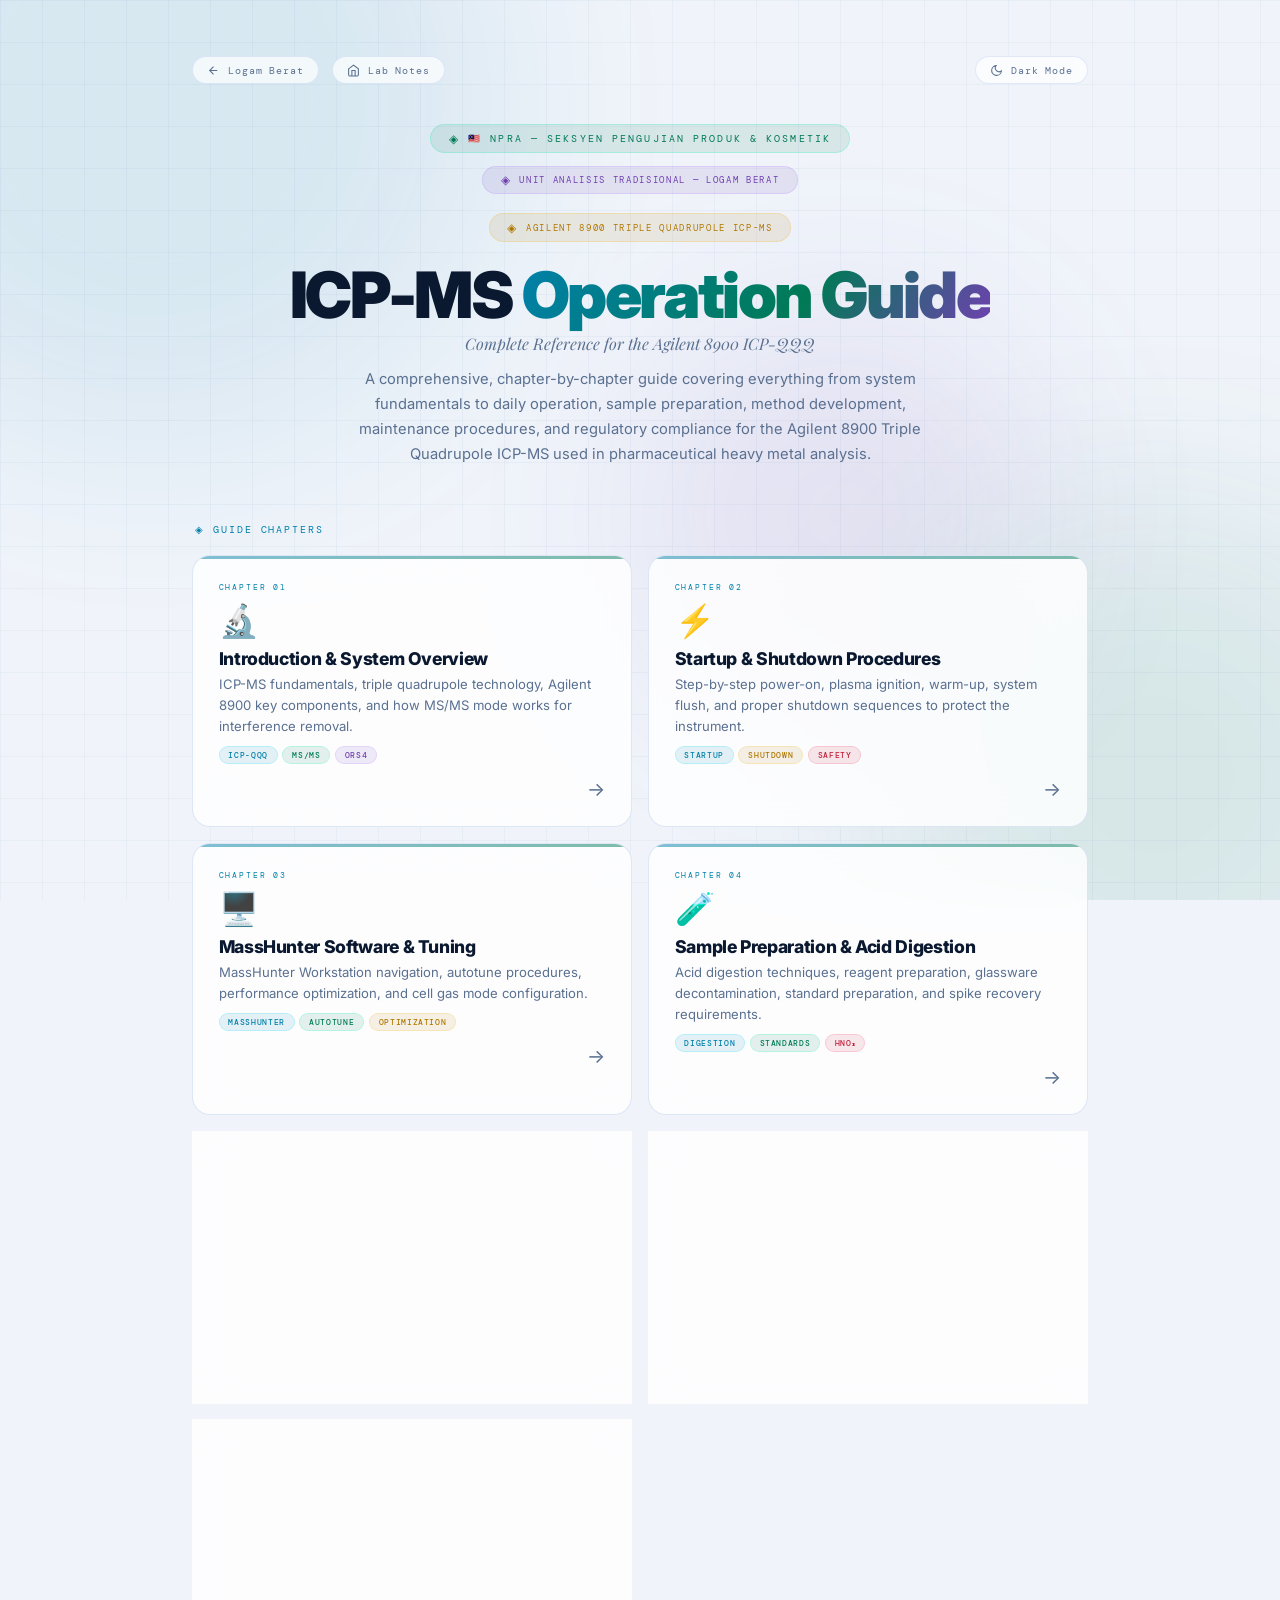
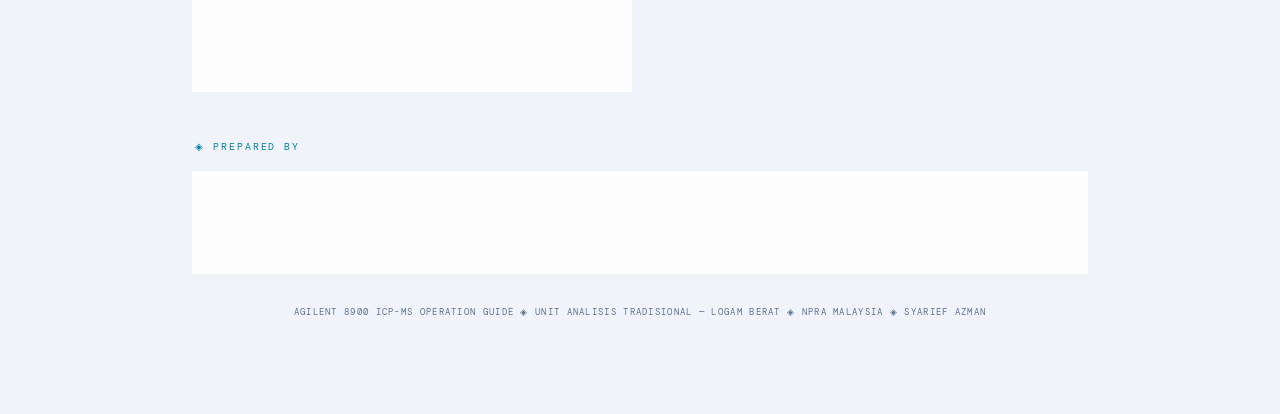
==== index.html @ ac1da913 "feat: complete Agilent 8900 ICP-MS operation guide - 7 chapters - Chapter 1: Introduction & System O" ====
<!DOCTYPE html>
<html lang="en" data-theme="light">
<head>
<meta charset="UTF-8">
<meta name="viewport" content="width=device-width, initial-scale=1.0">
<title>Agilent 8900 ICP-MS — Complete Operation Guide | NPRA Lab Notes</title>
<meta name="description" content="Comprehensive operation guide for the Agilent 8900 Triple Quadrupole ICP-MS (ICP-QQQ). Startup, tuning, sample prep, maintenance & regulatory compliance.">
<link rel="icon" type="image/png" href="https://syariefazman.com/favicon.png">
<link rel="preconnect" href="https://fonts.googleapis.com">
<link rel="preconnect" href="https://fonts.gstatic.com" crossorigin>
<link href="https://fonts.googleapis.com/css2?family=Inter:wght@400;500;600;700;800;900&family=DM+Mono:wght@400;500&family=Playfair+Display:ital@1&display=swap" rel="stylesheet">
<link rel="stylesheet" href="styles.css">
</head>
<body>

<div class="bg-canvas"><div class="orb orb1"></div><div class="orb orb2"></div><div class="orb orb3"></div></div>
<div class="grid-overlay"></div>

<div class="main">

  <!-- Topbar -->
  <div class="topbar">
    <div class="topbar-left">
      <a href="https://syariefazman.com/lab/logam-berat/" class="ctrl-btn">
        <svg viewBox="0 0 24 24" fill="none" stroke="currentColor" stroke-width="2"><path d="M19 12H5M12 19l-7-7 7-7"/></svg>
        Logam Berat
      </a>
      <a href="https://syariefazman.com/lab/" class="ctrl-btn">
        <svg viewBox="0 0 24 24" fill="none" stroke="currentColor" stroke-width="2"><path d="M3 9l9-7 9 7v11a2 2 0 0 1-2 2H5a2 2 0 0 1-2-2z"/><polyline points="9 22 9 12 15 12 15 22"/></svg>
        Lab Notes
      </a>
    </div>
    <div style="display:flex;gap:0.5rem;flex-wrap:wrap">
      <button class="ctrl-btn" onclick="toggleTheme()" id="themeBtn">
        <svg viewBox="0 0 24 24" fill="none" stroke="currentColor" stroke-width="2"><path d="M21 12.79A9 9 0 1 1 11.21 3 7 7 0 0 0 21 12.79z"/></svg>
        <span id="themeTxt">Dark Mode</span>
      </button>
    </div>
  </div>

  <!-- Hero -->
  <div class="hero">
    <div class="hero-org">🇲🇾 NPRA — Seksyen Pengujian Produk & Kosmetik</div><br>
    <div class="hero-unit">Unit Analisis Tradisional — Logam Berat</div><br>
    <div class="hero-instrument">Agilent 8900 Triple Quadrupole ICP-MS</div>
    <h1>ICP-MS <span class="g">Operation Guide</span></h1>
    <div class="hero-sub">Complete Reference for the Agilent 8900 ICP-QQQ</div>
    <p class="hero-desc">
      A comprehensive, chapter-by-chapter guide covering everything from system fundamentals to daily operation, 
      sample preparation, method development, maintenance procedures, and regulatory compliance 
      for the Agilent 8900 Triple Quadrupole ICP-MS used in pharmaceutical heavy metal analysis.
    </p>
  </div>

  <!-- Chapter Cards -->
  <div class="section-label">◈ Guide Chapters</div>

  <div class="cards">

    <a href="chapter1.html" class="chapter-card reveal reveal-d1">
      <div class="chapter-num">Chapter 01</div>
      <div class="chapter-icon">🔬</div>
      <div class="chapter-title">Introduction & System Overview</div>
      <div class="chapter-desc">ICP-MS fundamentals, triple quadrupole technology, Agilent 8900 key components, and how MS/MS mode works for interference removal.</div>
      <div class="chapter-tags">
        <span class="tag t-cyan">ICP-QQQ</span>
        <span class="tag t-mint">MS/MS</span>
        <span class="tag t-purple">ORS4</span>
      </div>
      <div class="card-footer"><span></span><span class="card-arrow">→</span></div>
    </a>

    <a href="chapter2.html" class="chapter-card reveal reveal-d2">
      <div class="chapter-num">Chapter 02</div>
      <div class="chapter-icon">⚡</div>
      <div class="chapter-title">Startup & Shutdown Procedures</div>
      <div class="chapter-desc">Step-by-step power-on, plasma ignition, warm-up, system flush, and proper shutdown sequences to protect the instrument.</div>
      <div class="chapter-tags">
        <span class="tag t-cyan">Startup</span>
        <span class="tag t-amber">Shutdown</span>
        <span class="tag t-red">Safety</span>
      </div>
      <div class="card-footer"><span></span><span class="card-arrow">→</span></div>
    </a>

    <a href="chapter3.html" class="chapter-card reveal reveal-d3">
      <div class="chapter-num">Chapter 03</div>
      <div class="chapter-icon">🖥️</div>
      <div class="chapter-title">MassHunter Software & Tuning</div>
      <div class="chapter-desc">MassHunter Workstation navigation, autotune procedures, performance optimization, and cell gas mode configuration.</div>
      <div class="chapter-tags">
        <span class="tag t-cyan">MassHunter</span>
        <span class="tag t-mint">Autotune</span>
        <span class="tag t-amber">Optimization</span>
      </div>
      <div class="card-footer"><span></span><span class="card-arrow">→</span></div>
    </a>

    <a href="chapter4.html" class="chapter-card reveal reveal-d4">
      <div class="chapter-num">Chapter 04</div>
      <div class="chapter-icon">🧪</div>
      <div class="chapter-title">Sample Preparation & Acid Digestion</div>
      <div class="chapter-desc">Acid digestion techniques, reagent preparation, glassware decontamination, standard preparation, and spike recovery requirements.</div>
      <div class="chapter-tags">
        <span class="tag t-cyan">Digestion</span>
        <span class="tag t-mint">Standards</span>
        <span class="tag t-red">HNO₃</span>
      </div>
      <div class="card-footer"><span></span><span class="card-arrow">→</span></div>
    </a>

    <a href="chapter5.html" class="chapter-card reveal reveal-d5">
      <div class="chapter-num">Chapter 05</div>
      <div class="chapter-icon">📊</div>
      <div class="chapter-title">Method Development & Data Acquisition</div>
      <div class="chapter-desc">Method wizard, element selection, calibration strategy, batch creation, and data analysis using FullQuant and Batch-at-a-Glance.</div>
      <div class="chapter-tags">
        <span class="tag t-cyan">Methods</span>
        <span class="tag t-mint">Calibration</span>
        <span class="tag t-purple">FullQuant</span>
      </div>
      <div class="card-footer"><span></span><span class="card-arrow">→</span></div>
    </a>

    <a href="chapter6.html" class="chapter-card reveal reveal-d6">
      <div class="chapter-num">Chapter 06</div>
      <div class="chapter-icon">🔧</div>
      <div class="chapter-title">Maintenance & Troubleshooting</div>
      <div class="chapter-desc">Daily, weekly, and monthly maintenance schedules. Torch, nebulizer, cone cleaning, pump tubing, and common issue resolution.</div>
      <div class="chapter-tags">
        <span class="tag t-amber">Daily</span>
        <span class="tag t-purple">Weekly</span>
        <span class="tag t-red">Monthly</span>
      </div>
      <div class="card-footer"><span></span><span class="card-arrow">→</span></div>
    </a>

    <a href="chapter7.html" class="chapter-card reveal reveal-d7">
      <div class="chapter-num">Chapter 07</div>
      <div class="chapter-icon">📋</div>
      <div class="chapter-title">Regulatory Compliance — USP & ICH Q3D</div>
      <div class="chapter-desc">USP ⟨232⟩/⟨233⟩ elemental impurity limits and procedures, ICH Q3D risk assessment, target elements, and validation requirements.</div>
      <div class="chapter-tags">
        <span class="tag t-cyan">USP ⟨232⟩</span>
        <span class="tag t-mint">USP ⟨233⟩</span>
        <span class="tag t-amber">ICH Q3D</span>
      </div>
      <div class="card-footer"><span></span><span class="card-arrow">→</span></div>
    </a>

  </div>

  <!-- Author -->
  <div class="section-label">◈ Prepared By</div>
  <div class="author reveal">
    <img src="https://github.com/syarief02.png" alt="Syarief Azman" class="author-img" loading="lazy">
    <div class="author-info">
      <div class="author-name">Syarief Azman</div>
      <div class="author-role">Penolong Pegawai Farmasi — Seksyen Pengujian Produk & Kosmetik, PKKK, NPRA</div>
    </div>
    <div class="author-links">
      <a href="https://syariefazman.com" class="author-link">Portfolio</a>
      <a href="https://github.com/syarief02" class="author-link" target="_blank">GitHub</a>
    </div>
  </div>

  <div class="footer">Agilent 8900 ICP-MS Operation Guide ◈ Unit Analisis Tradisional — Logam Berat ◈ NPRA Malaysia ◈ Syarief Azman</div>
</div>

<script src="script.js"></script>
</body>
</html>
---- styles.css ----
/* ═══════════════════════════════════════════════
   Agilent 8900 ICP-MS Operation Guide
   Design System — Matching Lab Notes Aesthetic
   ═══════════════════════════════════════════════ */

/* ── Theme Variables ── */
[data-theme="dark"]{
  --bg:#040d1a;--bg2:#071528;
  --glass:rgba(255,255,255,0.04);--glass-border:rgba(255,255,255,0.09);
  --cyan:#00e5ff;--cyan-dim:rgba(0,229,255,0.12);
  --mint:#00ffb3;--mint-dim:rgba(0,255,179,0.12);
  --amber:#ffb700;--amber-dim:rgba(255,183,0,0.13);
  --purple:#b47aff;--purple-dim:rgba(180,122,255,0.12);
  --red:#ff4d6d;--red-dim:rgba(255,77,109,0.13);
  --text:#c8d8f0;--text-dim:#6888aa;--text-bright:#eaf4ff;
  --card-bg:rgba(255,255,255,0.04);--card-border:rgba(255,255,255,0.09);
  --card-hover:rgba(255,255,255,0.07);--orb-opacity:0.16;
  --code-bg:rgba(0,229,255,0.06);--code-border:rgba(0,229,255,0.15);
  --table-header:rgba(0,229,255,0.08);--table-row-alt:rgba(255,255,255,0.02);
  --table-border:rgba(255,255,255,0.08);
  --tip-bg:rgba(0,255,179,0.06);--tip-border:rgba(0,255,179,0.25);
  --warn-bg:rgba(255,183,0,0.06);--warn-border:rgba(255,183,0,0.25);
  --danger-bg:rgba(255,77,109,0.06);--danger-border:rgba(255,77,109,0.25);
  --note-bg:rgba(180,122,255,0.06);--note-border:rgba(180,122,255,0.25);
}
[data-theme="light"]{
  --bg:#f0f4fa;--bg2:#e4edf8;
  --glass:rgba(255,255,255,0.7);--glass-border:rgba(80,120,200,0.15);
  --cyan:#0080aa;--cyan-dim:rgba(0,128,170,0.1);
  --mint:#007a55;--mint-dim:rgba(0,122,85,0.1);
  --amber:#b07800;--amber-dim:rgba(176,120,0,0.1);
  --purple:#7040b0;--purple-dim:rgba(112,64,176,0.1);
  --red:#c0203a;--red-dim:rgba(192,32,58,0.1);
  --text:#1a2a44;--text-dim:#5a7090;--text-bright:#0a1830;
  --card-bg:rgba(255,255,255,0.82);--card-border:rgba(80,130,200,0.18);
  --card-hover:rgba(255,255,255,0.95);--orb-opacity:0.10;
  --code-bg:rgba(0,128,170,0.06);--code-border:rgba(0,128,170,0.15);
  --table-header:rgba(0,128,170,0.08);--table-row-alt:rgba(0,0,0,0.02);
  --table-border:rgba(0,0,0,0.08);
  --tip-bg:rgba(0,122,85,0.06);--tip-border:rgba(0,122,85,0.25);
  --warn-bg:rgba(176,120,0,0.06);--warn-border:rgba(176,120,0,0.25);
  --danger-bg:rgba(192,32,58,0.06);--danger-border:rgba(192,32,58,0.25);
  --note-bg:rgba(112,64,176,0.06);--note-border:rgba(112,64,176,0.25);
}

/* ── Reset & Base ── */
*{box-sizing:border-box;margin:0;padding:0}
html{scroll-behavior:smooth}
body{background:var(--bg);color:var(--text);font-family:'Inter',sans-serif;min-height:100vh;overflow-x:hidden;transition:background 0.4s,color 0.4s}

/* ── Background Canvas ── */
.bg-canvas{position:fixed;inset:0;z-index:0;pointer-events:none;overflow:hidden}
.orb{position:absolute;border-radius:50%;filter:blur(100px);opacity:var(--orb-opacity);animation:drift 22s ease-in-out infinite alternate}
.orb1{width:700px;height:700px;background:var(--cyan);top:-250px;left:-200px}
.orb2{width:550px;height:550px;background:var(--mint);bottom:-150px;right:-150px;animation-delay:-8s}
.orb3{width:400px;height:400px;background:var(--purple);top:35%;left:50%;animation-delay:-15s}
@keyframes drift{from{transform:translate(0,0) scale(1)}to{transform:translate(60px,80px) scale(1.1)}}
.grid-overlay{position:fixed;inset:0;z-index:0;pointer-events:none;background-image:linear-gradient(rgba(0,229,255,0.025) 1px,transparent 1px),linear-gradient(90deg,rgba(0,229,255,0.025) 1px,transparent 1px);background-size:42px 42px}
[data-theme="light"] .grid-overlay{background-image:linear-gradient(rgba(0,80,150,0.04) 1px,transparent 1px),linear-gradient(90deg,rgba(0,80,150,0.04) 1px,transparent 1px)}

/* ── Layout ── */
.main{position:relative;z-index:1;max-width:960px;margin:0 auto;padding:2.5rem 1.5rem 5rem}
@media(min-width:768px){.main{padding:3.5rem 2rem 6rem}}

/* ── Topbar ── */
.topbar{display:flex;align-items:center;justify-content:space-between;margin-bottom:2.5rem;flex-wrap:wrap;gap:0.8rem}
.topbar-left{display:flex;align-items:center;gap:0.8rem;flex-wrap:wrap}
.ctrl-btn{display:flex;align-items:center;gap:0.5rem;font-family:'DM Mono',monospace;font-size:0.65rem;letter-spacing:0.08em;padding:0.42rem 0.9rem;border-radius:100px;border:1px solid var(--glass-border);background:var(--glass);color:var(--text-dim);cursor:pointer;transition:all 0.2s;backdrop-filter:blur(8px);white-space:nowrap;text-decoration:none}
.ctrl-btn:hover{border-color:var(--cyan);color:var(--cyan);background:var(--cyan-dim)}
.ctrl-btn svg{width:13px;height:13px;flex-shrink:0}

/* ── Hero ── */
.hero{text-align:center;margin-bottom:3.5rem;animation:heroIn 0.9s cubic-bezier(0.22,1,0.36,1) both}
@keyframes heroIn{from{opacity:0;transform:translateY(-28px)}to{opacity:1;transform:translateY(0)}}
.hero-org{display:inline-flex;align-items:center;gap:0.5rem;font-family:'DM Mono',monospace;font-size:0.6rem;letter-spacing:0.22em;text-transform:uppercase;color:var(--mint);background:var(--mint-dim);border:1px solid rgba(0,255,179,0.22);padding:0.33rem 1.1rem;border-radius:100px;margin-bottom:0.8rem}
.hero-org::before{content:'◈';font-size:0.75rem}
.hero-unit{display:inline-flex;align-items:center;gap:0.5rem;font-family:'DM Mono',monospace;font-size:0.58rem;letter-spacing:0.18em;text-transform:uppercase;color:var(--purple);background:var(--purple-dim);border:1px solid rgba(180,122,255,0.22);padding:0.33rem 1.1rem;border-radius:100px;margin-bottom:1.2rem}
.hero-unit::before{content:'◈';font-size:0.75rem}
.hero-instrument{display:inline-flex;align-items:center;gap:0.5rem;font-family:'DM Mono',monospace;font-size:0.58rem;letter-spacing:0.18em;text-transform:uppercase;color:var(--amber);background:var(--amber-dim);border:1px solid rgba(255,183,0,0.22);padding:0.33rem 1.1rem;border-radius:100px;margin-bottom:1.2rem}
.hero-instrument::before{content:'◈';font-size:0.75rem}
.hero h1{font-size:clamp(2.4rem,6vw,4rem);font-weight:900;line-height:1.05;letter-spacing:-0.04em;color:var(--text-bright);margin-bottom:0.3rem}
.hero h1 .g{background:linear-gradient(120deg,var(--cyan) 0%,var(--mint) 60%,var(--purple) 100%);-webkit-background-clip:text;-webkit-text-fill-color:transparent;background-clip:text}
.hero-sub{font-family:'Playfair Display',Georgia,serif;font-style:italic;font-size:1rem;color:var(--text-dim);margin-bottom:0.8rem}
.hero-desc{font-size:0.92rem;color:var(--text-dim);max-width:620px;margin:0 auto;line-height:1.7}

/* ── Section Labels ── */
.section-label{font-family:'DM Mono',monospace;font-size:0.6rem;letter-spacing:0.2em;text-transform:uppercase;color:var(--cyan);margin-bottom:1.2rem;padding-left:0.2rem}

/* ── Chapter Cards (Landing Page) ── */
.cards{display:grid;gap:1rem;margin-bottom:3rem}
@media(min-width:640px){.cards{grid-template-columns:1fr 1fr}}
.chapter-card{background:var(--card-bg);border:1px solid var(--card-border);border-radius:18px;padding:1.6rem;backdrop-filter:blur(18px);text-decoration:none;color:inherit;transition:all 0.3s;position:relative;overflow:hidden;display:block}
.chapter-card:hover{background:var(--card-hover);border-color:var(--cyan);transform:translateY(-2px)}
.chapter-card::before{content:'';position:absolute;top:0;left:0;right:0;height:3px;background:linear-gradient(90deg,var(--cyan),var(--mint));opacity:0.5;transition:opacity 0.3s}
.chapter-card:hover::before{opacity:1}
.chapter-num{font-family:'DM Mono',monospace;font-size:0.52rem;letter-spacing:0.22em;text-transform:uppercase;color:var(--cyan);margin-bottom:0.5rem}
.chapter-icon{font-size:2rem;margin-bottom:0.5rem}
.chapter-title{font-size:1.1rem;font-weight:800;color:var(--text-bright);margin-bottom:0.3rem;letter-spacing:-0.02em}
.chapter-desc{font-size:0.82rem;color:var(--text-dim);line-height:1.6;margin-bottom:0.6rem}
.chapter-tags{display:flex;flex-wrap:wrap;gap:0.3rem}
.tag{font-family:'DM Mono',monospace;font-size:0.5rem;font-weight:500;letter-spacing:0.08em;padding:0.18rem 0.55rem;border-radius:100px;text-transform:uppercase}
.t-cyan{background:var(--cyan-dim);border:1px solid rgba(0,229,255,0.2);color:var(--cyan)}
.t-mint{background:var(--mint-dim);border:1px solid rgba(0,255,179,0.2);color:var(--mint)}
.t-amber{background:var(--amber-dim);border:1px solid rgba(255,183,0,0.2);color:var(--amber)}
.t-purple{background:var(--purple-dim);border:1px solid rgba(180,122,255,0.2);color:var(--purple)}
.t-red{background:var(--red-dim);border:1px solid rgba(255,77,109,0.2);color:var(--red)}
.card-footer{display:flex;justify-content:space-between;align-items:center;margin-top:0.8rem}
.card-arrow{font-size:1.2rem;color:var(--text-dim);transition:transform 0.3s,color 0.3s}
.chapter-card:hover .card-arrow{transform:translateX(4px);color:var(--cyan)}

/* ── Chapter Page Content ── */
.content{margin-bottom:3rem}
.content h2{font-size:1.6rem;font-weight:900;color:var(--text-bright);letter-spacing:-0.03em;margin:2.5rem 0 1rem;padding-bottom:0.5rem;border-bottom:1px solid var(--card-border)}
.content h3{font-size:1.15rem;font-weight:700;color:var(--text-bright);letter-spacing:-0.02em;margin:2rem 0 0.8rem}
.content h4{font-size:0.95rem;font-weight:700;color:var(--amber);margin:1.5rem 0 0.6rem}
.content p{font-size:0.92rem;color:var(--text);line-height:1.85;margin-bottom:1rem}
.content ul,.content ol{font-size:0.92rem;line-height:1.85;color:var(--text);margin:0 0 1.2rem 1.8rem}
.content li{margin-bottom:0.35rem}
.content li::marker{color:var(--cyan)}
.content strong{color:var(--text-bright);font-weight:700}
.content em{color:var(--text-dim)}

/* ── Step Lists ── */
.step-list{list-style:none;margin:0 0 1.5rem 0;padding:0;counter-reset:step-counter}
.step-list li{counter-increment:step-counter;position:relative;padding:1rem 1rem 1rem 3.2rem;margin-bottom:0.6rem;background:var(--card-bg);border:1px solid var(--card-border);border-radius:14px;backdrop-filter:blur(12px);font-size:0.88rem;line-height:1.7}
.step-list li::before{content:counter(step-counter);position:absolute;left:1rem;top:1rem;width:1.5rem;height:1.5rem;border-radius:50%;background:var(--cyan-dim);border:1px solid rgba(0,229,255,0.3);color:var(--cyan);font-family:'DM Mono',monospace;font-size:0.6rem;font-weight:700;display:flex;align-items:center;justify-content:center}

/* ── Info Boxes ── */
.info-box{border-radius:14px;padding:1.2rem 1.4rem;margin:1.2rem 0;font-size:0.85rem;line-height:1.7;backdrop-filter:blur(12px)}
.info-box .box-title{font-family:'DM Mono',monospace;font-size:0.6rem;letter-spacing:0.18em;text-transform:uppercase;margin-bottom:0.5rem;font-weight:700}
.tip{background:var(--tip-bg);border:1px solid var(--tip-border)}
.tip .box-title{color:var(--mint)}
.warn{background:var(--warn-bg);border:1px solid var(--warn-border)}
.warn .box-title{color:var(--amber)}
.danger{background:var(--danger-bg);border:1px solid var(--danger-border)}
.danger .box-title{color:var(--red)}
.note{background:var(--note-bg);border:1px solid var(--note-border)}
.note .box-title{color:var(--purple)}

/* ── Tables ── */
.table-wrap{overflow-x:auto;margin:1.2rem 0;border-radius:14px;border:1px solid var(--table-border);backdrop-filter:blur(12px)}
table{width:100%;border-collapse:collapse;font-size:0.82rem}
thead{background:var(--table-header)}
th{font-family:'DM Mono',monospace;font-size:0.6rem;letter-spacing:0.12em;text-transform:uppercase;color:var(--cyan);padding:0.8rem 1rem;text-align:left;font-weight:600;white-space:nowrap}
td{padding:0.7rem 1rem;border-top:1px solid var(--table-border);color:var(--text);line-height:1.5}
tr:nth-child(even){background:var(--table-row-alt)}

/* ── Code Blocks ── */
code{font-family:'DM Mono',monospace;font-size:0.8rem;background:var(--code-bg);border:1px solid var(--code-border);padding:0.15rem 0.45rem;border-radius:6px;color:var(--cyan)}
pre{background:var(--code-bg);border:1px solid var(--code-border);border-radius:14px;padding:1.2rem 1.4rem;overflow-x:auto;margin:1rem 0}
pre code{background:none;border:none;padding:0;font-size:0.78rem;color:var(--text);line-height:1.7}

/* ── Chapter Navigation (bottom) ── */
.chapter-nav{display:flex;gap:1rem;margin:3rem 0 2rem;flex-wrap:wrap}
.chapter-nav a{flex:1;min-width:200px;background:var(--card-bg);border:1px solid var(--card-border);border-radius:14px;padding:1.2rem;text-decoration:none;color:inherit;transition:all 0.3s;backdrop-filter:blur(12px)}
.chapter-nav a:hover{border-color:var(--cyan);background:var(--card-hover);transform:translateY(-2px)}
.nav-label{font-family:'DM Mono',monospace;font-size:0.5rem;letter-spacing:0.2em;text-transform:uppercase;color:var(--text-dim);margin-bottom:0.3rem}
.nav-title{font-size:0.9rem;font-weight:700;color:var(--text-bright)}
.nav-prev .nav-label::before{content:'← '}
.nav-next{text-align:right}
.nav-next .nav-label::after{content:' →'}

/* ── Spec Card ── */
.spec-grid{display:grid;gap:0.8rem;margin:1.2rem 0 1.5rem}
@media(min-width:500px){.spec-grid{grid-template-columns:1fr 1fr}}
@media(min-width:700px){.spec-grid{grid-template-columns:1fr 1fr 1fr}}
.spec-card{background:var(--card-bg);border:1px solid var(--card-border);border-radius:14px;padding:1.2rem;backdrop-filter:blur(12px);text-align:center}
.spec-value{font-size:1.6rem;font-weight:900;color:var(--text-bright);line-height:1}
.spec-value .unit{font-size:0.7rem;color:var(--cyan);font-weight:500}
.spec-label{font-family:'DM Mono',monospace;font-size:0.52rem;letter-spacing:0.18em;text-transform:uppercase;color:var(--text-dim);margin-top:0.35rem}

/* ── Author ── */
.author{display:flex;align-items:center;gap:1.2rem;background:var(--card-bg);border:1px solid var(--card-border);border-radius:18px;padding:1.5rem;backdrop-filter:blur(18px);margin-bottom:2rem;flex-wrap:wrap}
.author-img{width:52px;height:52px;border-radius:50%;border:2px solid var(--cyan-dim);flex-shrink:0}
.author-info{flex:1;min-width:180px}
.author-name{font-size:1rem;font-weight:800;color:var(--text-bright)}
.author-role{font-size:0.78rem;color:var(--text-dim);margin-top:0.15rem}
.author-links{display:flex;gap:0.5rem}
.author-link{font-family:'DM Mono',monospace;font-size:0.6rem;letter-spacing:0.1em;color:var(--cyan);text-decoration:none;border:1px solid var(--cyan-dim);padding:0.3rem 0.7rem;border-radius:100px;transition:all 0.2s}
.author-link:hover{background:var(--cyan-dim);border-color:var(--cyan)}

/* ── Footer ── */
.footer{text-align:center;font-family:'DM Mono',monospace;font-size:0.58rem;letter-spacing:0.14em;color:var(--text-dim);text-transform:uppercase;margin-top:2rem}

/* ── Reveal Animations ── */
.reveal{opacity:0;transform:translateY(30px);transition:opacity 0.7s ease,transform 0.7s ease}
.reveal.visible{opacity:1;transform:translateY(0)}
.reveal-d1{transition-delay:0.1s}.reveal-d2{transition-delay:0.2s}
.reveal-d3{transition-delay:0.3s}.reveal-d4{transition-delay:0.4s}
.reveal-d5{transition-delay:0.5s}.reveal-d6{transition-delay:0.6s}
.reveal-d7{transition-delay:0.7s}

/* ── Component Diagram ── */
.diagram{background:var(--card-bg);border:1px solid var(--card-border);border-radius:18px;padding:2rem;backdrop-filter:blur(18px);margin:1.5rem 0;overflow-x:auto}
.flow{display:flex;align-items:center;gap:0.4rem;flex-wrap:wrap;justify-content:center;min-width:500px}
.flow-node{background:var(--cyan-dim);border:1px solid rgba(0,229,255,0.25);border-radius:10px;padding:0.6rem 1rem;font-family:'DM Mono',monospace;font-size:0.65rem;letter-spacing:0.06em;color:var(--cyan);text-align:center;white-space:nowrap}
.flow-node.plasma{background:var(--red-dim);border-color:rgba(255,77,109,0.25);color:var(--red)}
.flow-node.cell{background:var(--mint-dim);border-color:rgba(0,255,179,0.25);color:var(--mint)}
.flow-node.quad{background:var(--purple-dim);border-color:rgba(180,122,255,0.25);color:var(--purple)}
.flow-node.detector{background:var(--amber-dim);border-color:rgba(255,183,0,0.25);color:var(--amber)}
.flow-arrow{color:var(--text-dim);font-size:1rem;flex-shrink:0}

/* ── Responsive ── */
@media(max-width:500px){
  .hero h1{font-size:1.8rem}
  .chapter-card{padding:1.2rem}
  .flow{min-width:0;flex-direction:column}
  .flow-arrow{transform:rotate(90deg)}
  .chapter-nav{flex-direction:column}
}

/* ── Print ── */
@media print{
  .bg-canvas,.grid-overlay,.topbar{display:none!important}
  body{background:white;color:#111}
  .chapter-card,.content,.info-box,.table-wrap{border:1px solid #ccc;box-shadow:none;backdrop-filter:none}
  .hero h1 .g{-webkit-text-fill-color:#0080aa}
}
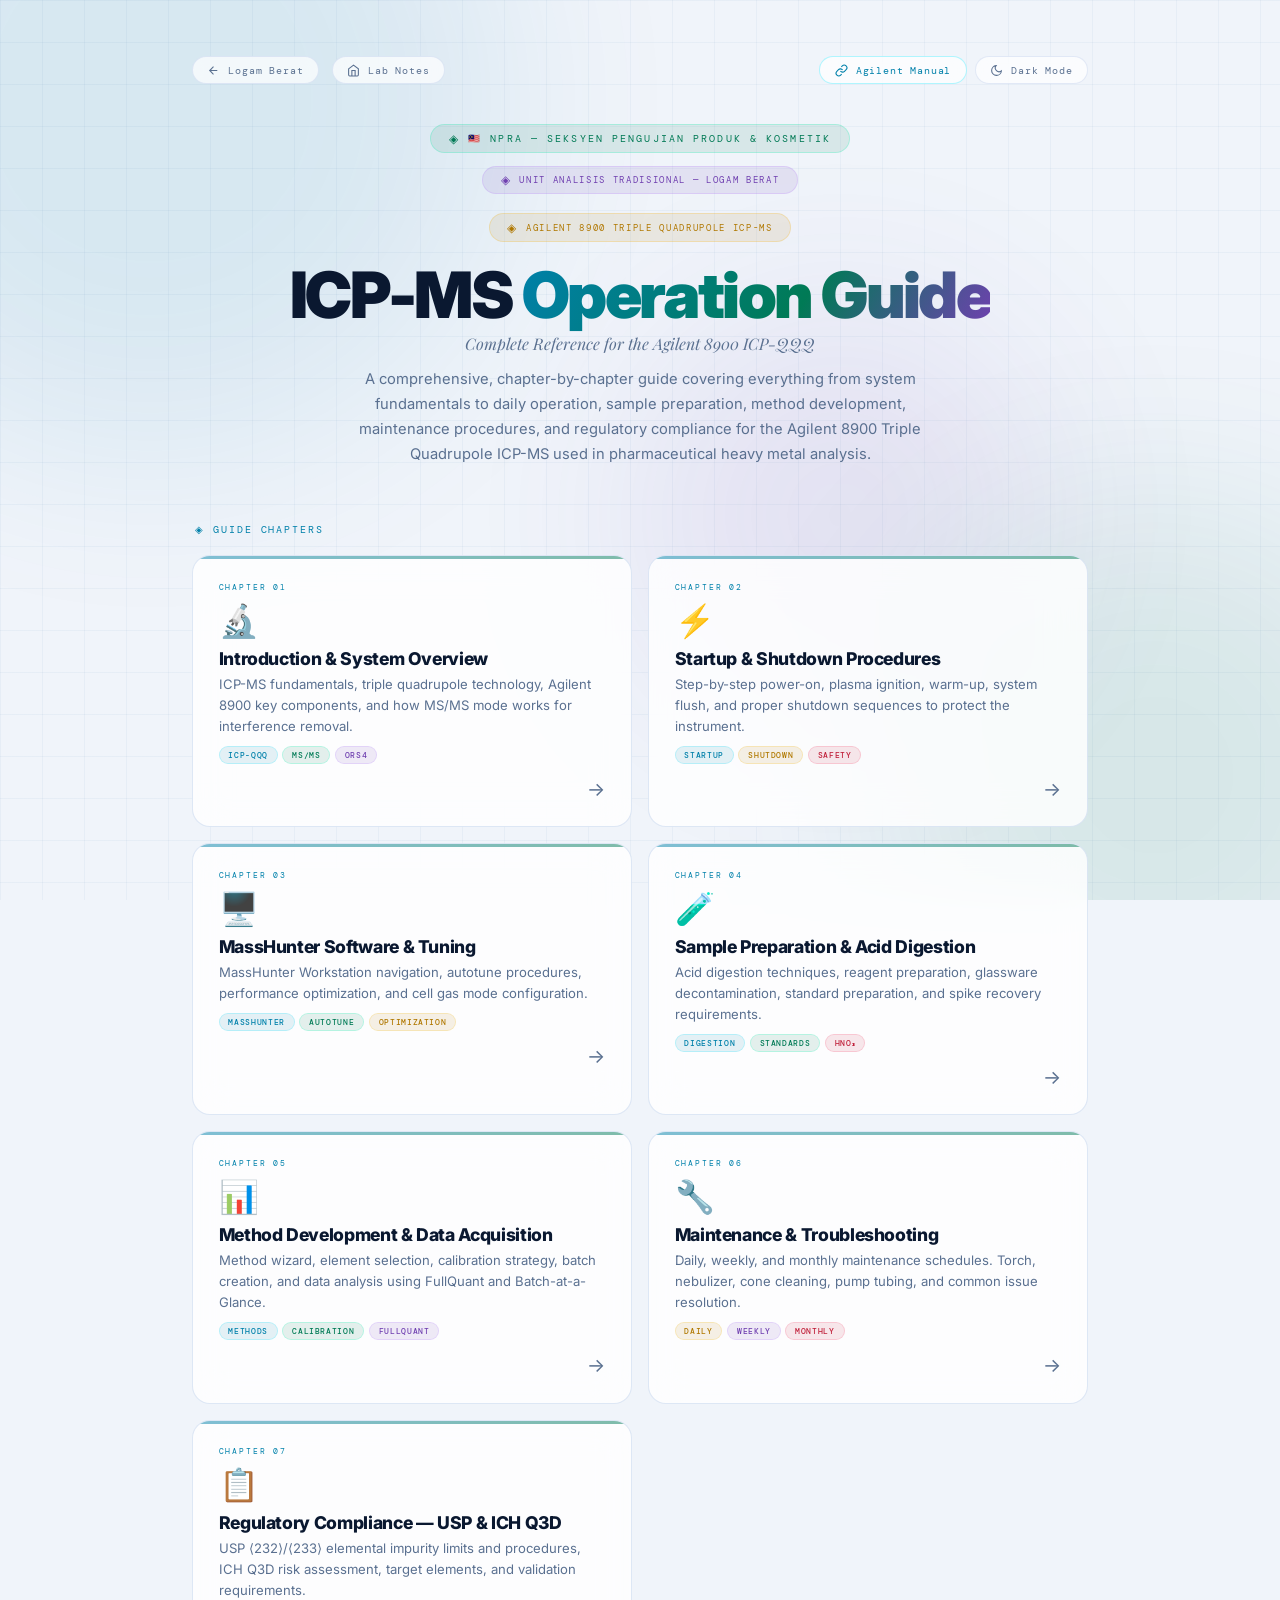
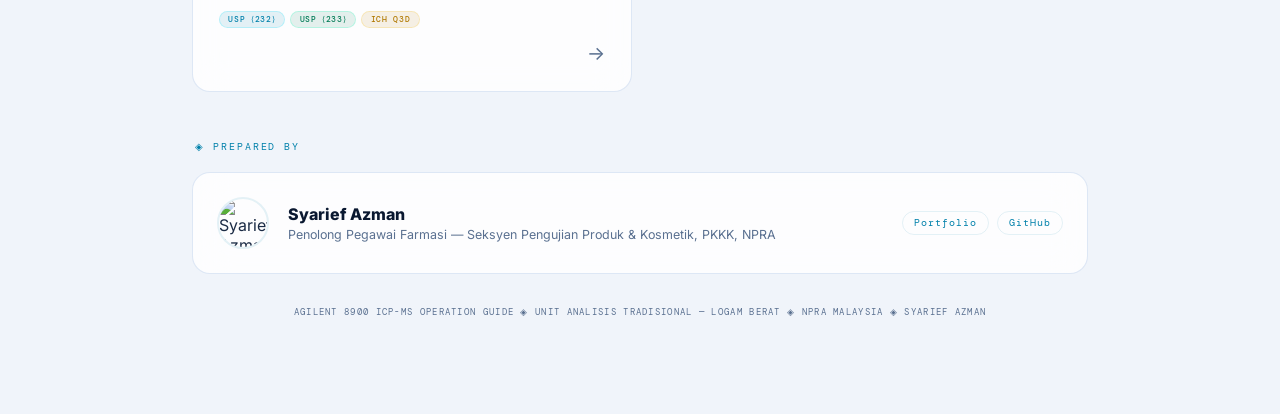
==== commit b63399ce: "feat: add official Agilent 8900 manual reference link to all pages" ====
--- a/index.html
+++ b/index.html
@@ -31,6 +31,10 @@
       </a>
     </div>
     <div style="display:flex;gap:0.5rem;flex-wrap:wrap">
+      <a href="https://www.agilent.com/en/product/atomic-spectroscopy/inductively-coupled-plasma-mass-spectrometry-icp-ms/icp-qqq/8900-triple-quadrupole-icp-ms" target="_blank" rel="noopener noreferrer" class="ctrl-btn" style="color:var(--cyan);border-color:rgba(0,229,255,0.3)">
+        <svg viewBox="0 0 24 24" fill="none" stroke="currentColor" stroke-width="2"><path d="M10 13a5 5 0 0 0 7.54.54l3-3a5 5 0 0 0-7.07-7.07l-1.72 1.71"/><path d="M14 11a5 5 0 0 0-7.54-.54l-3 3a5 5 0 0 0 7.07 7.07l1.71-1.71"/></svg>
+        Agilent Manual
+      </a>
       <button class="ctrl-btn" onclick="toggleTheme()" id="themeBtn">
         <svg viewBox="0 0 24 24" fill="none" stroke="currentColor" stroke-width="2"><path d="M21 12.79A9 9 0 1 1 11.21 3 7 7 0 0 0 21 12.79z"/></svg>
         <span id="themeTxt">Dark Mode</span>
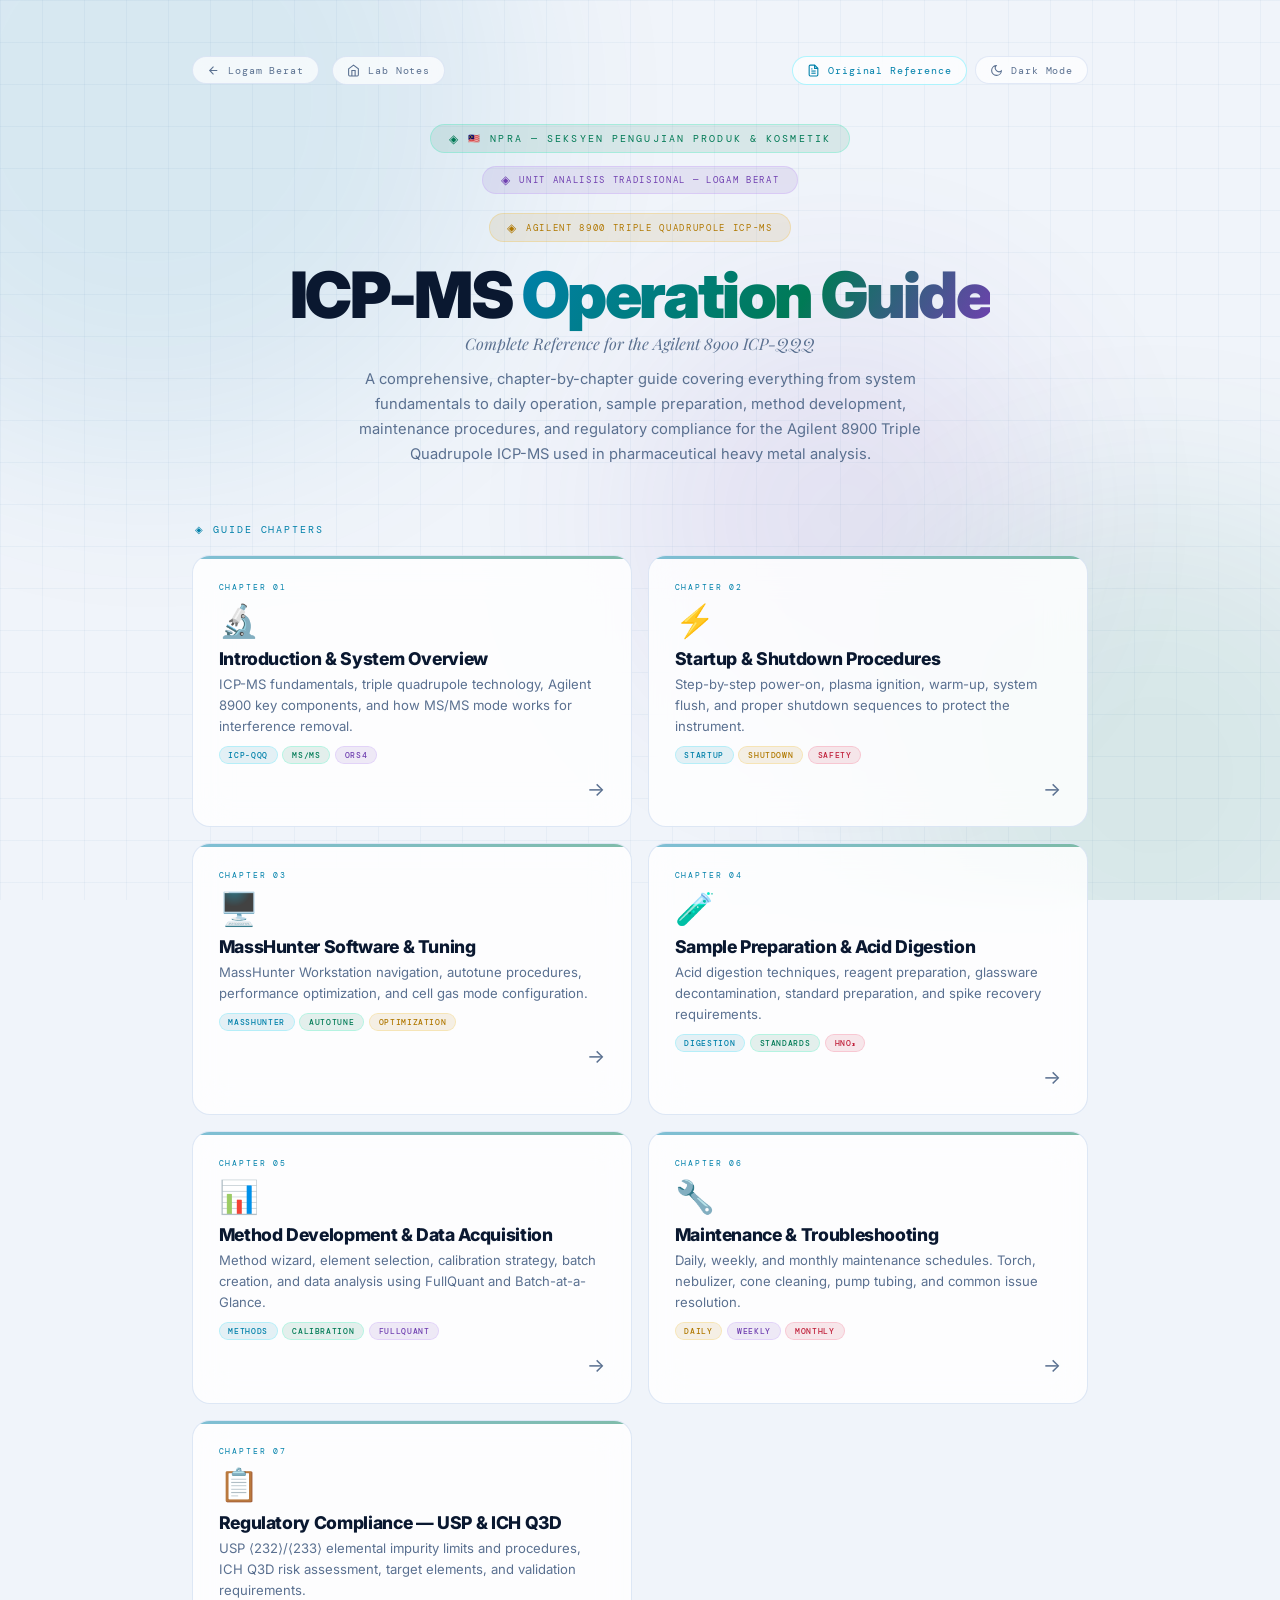
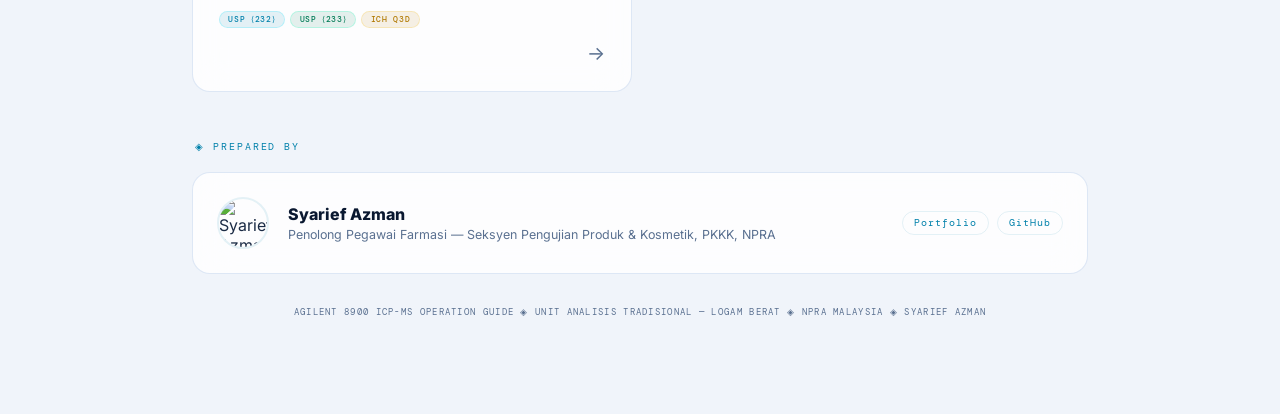
==== commit bd0989ff: "fix(links): update broken manufacturer url to point to original method development guide" ====
--- a/index.html
+++ b/index.html
@@ -31,9 +31,9 @@
       </a>
     </div>
     <div style="display:flex;gap:0.5rem;flex-wrap:wrap">
-      <a href="https://www.agilent.com/en/product/atomic-spectroscopy/inductively-coupled-plasma-mass-spectrometry-icp-ms/icp-qqq/8900-triple-quadrupole-icp-ms" target="_blank" rel="noopener noreferrer" class="ctrl-btn" style="color:var(--cyan);border-color:rgba(0,229,255,0.3)">
-        <svg viewBox="0 0 24 24" fill="none" stroke="currentColor" stroke-width="2"><path d="M10 13a5 5 0 0 0 7.54.54l3-3a5 5 0 0 0-7.07-7.07l-1.72 1.71"/><path d="M14 11a5 5 0 0 0-7.54-.54l-3 3a5 5 0 0 0 7.07 7.07l1.71-1.71"/></svg>
-        Agilent Manual
+      <a href="agilent-8900-method-development-guide.html" target="_blank" rel="noopener noreferrer" class="ctrl-btn" style="color:var(--cyan);border-color:rgba(0,229,255,0.3)">
+        <svg viewBox="0 0 24 24" fill="none" stroke="currentColor" stroke-width="2"><path d="M14 2H6a2 2 0 0 0-2 2v16a2 2 0 0 0 2 2h12a2 2 0 0 0 2-2V8z"/><polyline points="14 2 14 8 20 8"/><line x1="16" y1="13" x2="8" y2="13"/><line x1="16" y1="17" x2="8" y2="17"/><polyline points="10 9 9 9 8 9"/></svg>
+        Original Reference
       </a>
       <button class="ctrl-btn" onclick="toggleTheme()" id="themeBtn">
         <svg viewBox="0 0 24 24" fill="none" stroke="currentColor" stroke-width="2"><path d="M21 12.79A9 9 0 1 1 11.21 3 7 7 0 0 0 21 12.79z"/></svg>
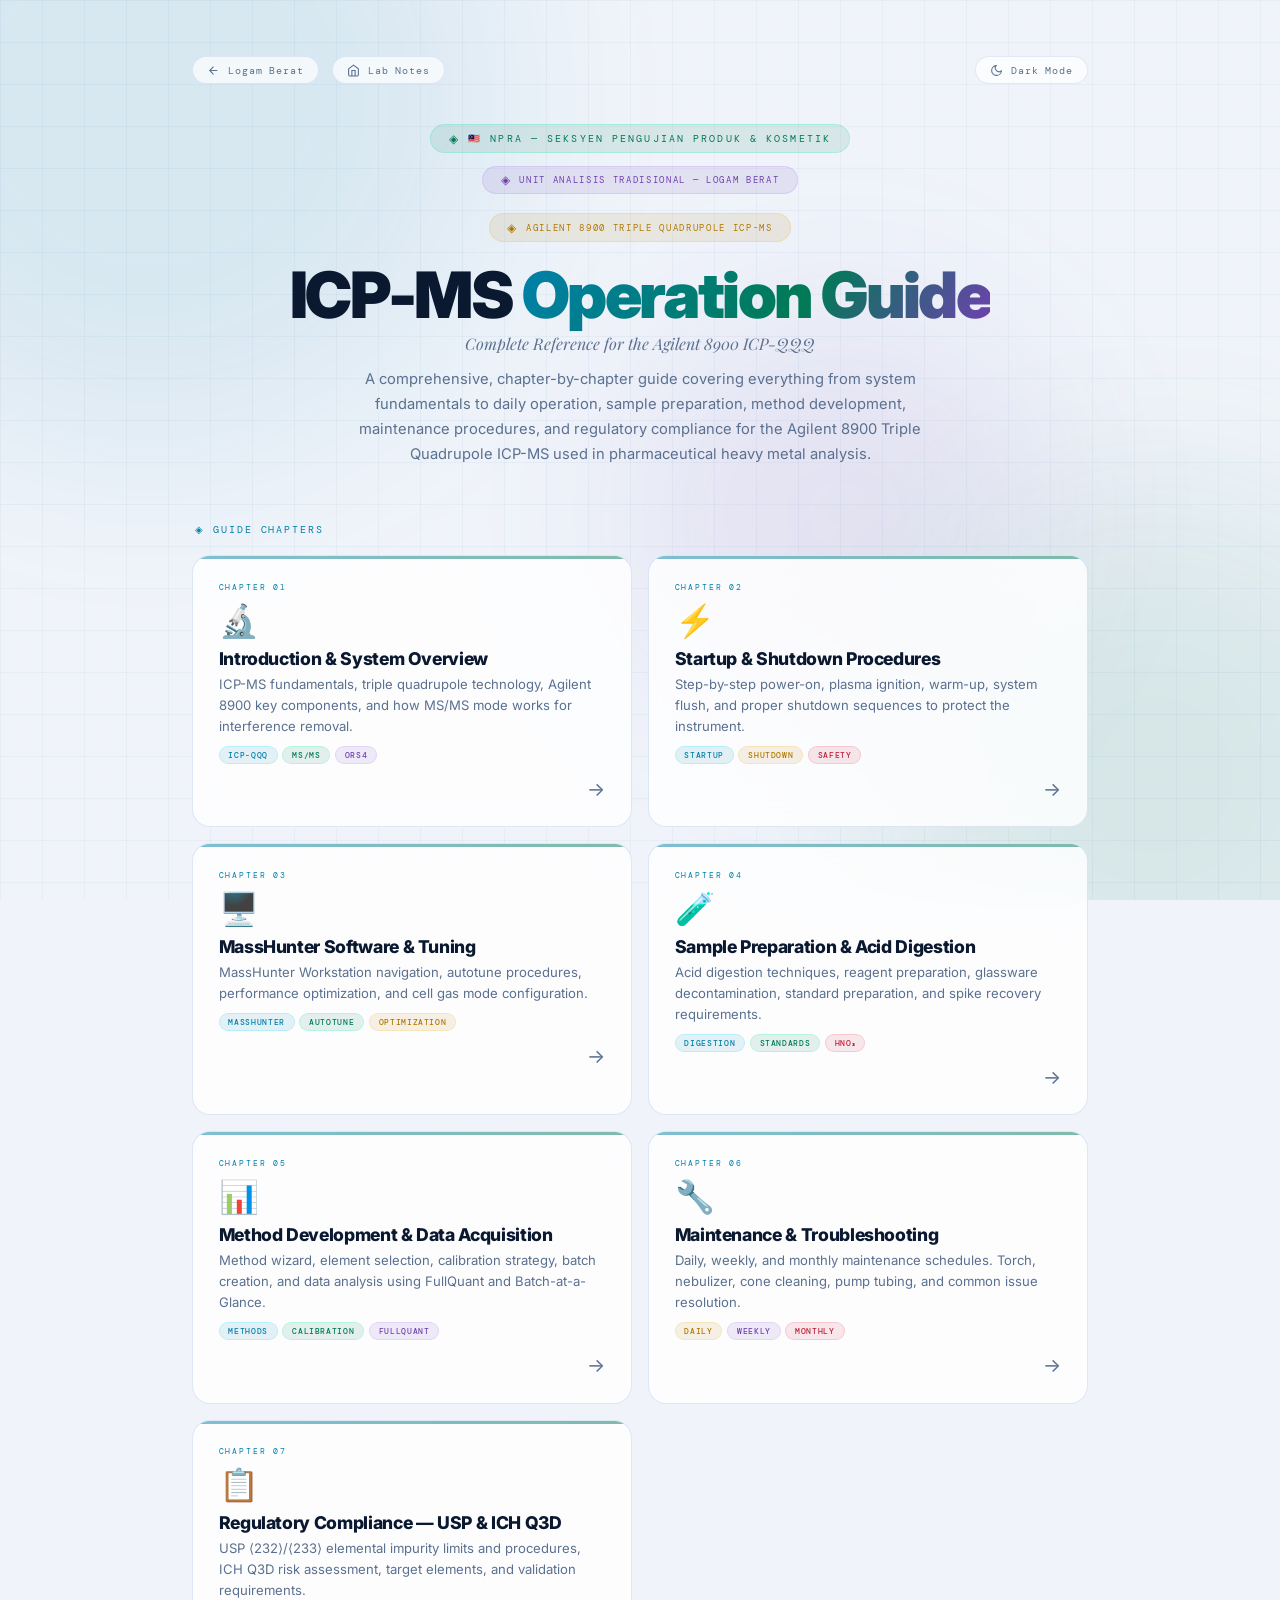
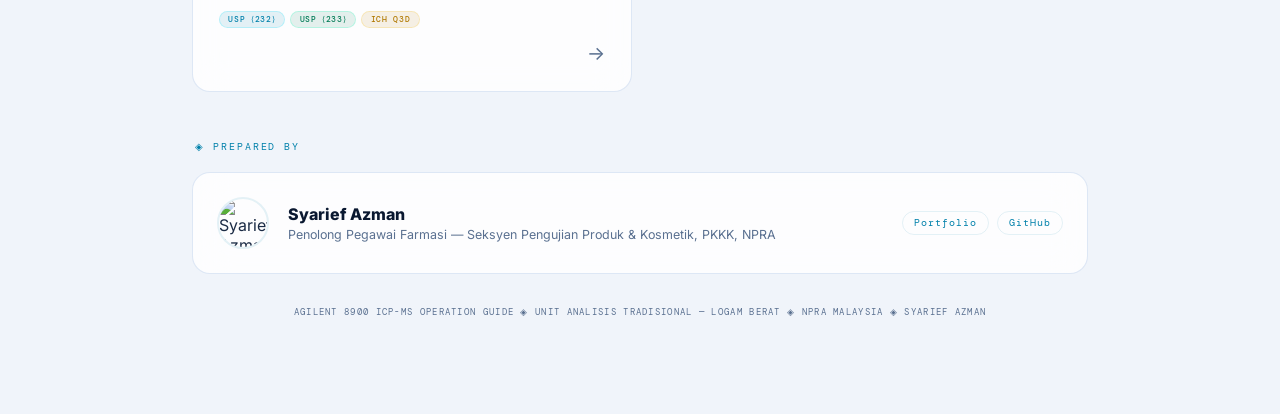
==== commit c34fd006: "fix: remove global reference links and update method dev guide to light mode" ====
--- a/index.html
+++ b/index.html
@@ -31,10 +31,6 @@
       </a>
     </div>
     <div style="display:flex;gap:0.5rem;flex-wrap:wrap">
-      <a href="agilent-8900-method-development-guide.html" target="_blank" rel="noopener noreferrer" class="ctrl-btn" style="color:var(--cyan);border-color:rgba(0,229,255,0.3)">
-        <svg viewBox="0 0 24 24" fill="none" stroke="currentColor" stroke-width="2"><path d="M14 2H6a2 2 0 0 0-2 2v16a2 2 0 0 0 2 2h12a2 2 0 0 0 2-2V8z"/><polyline points="14 2 14 8 20 8"/><line x1="16" y1="13" x2="8" y2="13"/><line x1="16" y1="17" x2="8" y2="17"/><polyline points="10 9 9 9 8 9"/></svg>
-        Original Reference
-      </a>
       <button class="ctrl-btn" onclick="toggleTheme()" id="themeBtn">
         <svg viewBox="0 0 24 24" fill="none" stroke="currentColor" stroke-width="2"><path d="M21 12.79A9 9 0 1 1 11.21 3 7 7 0 0 0 21 12.79z"/></svg>
         <span id="themeTxt">Dark Mode</span>
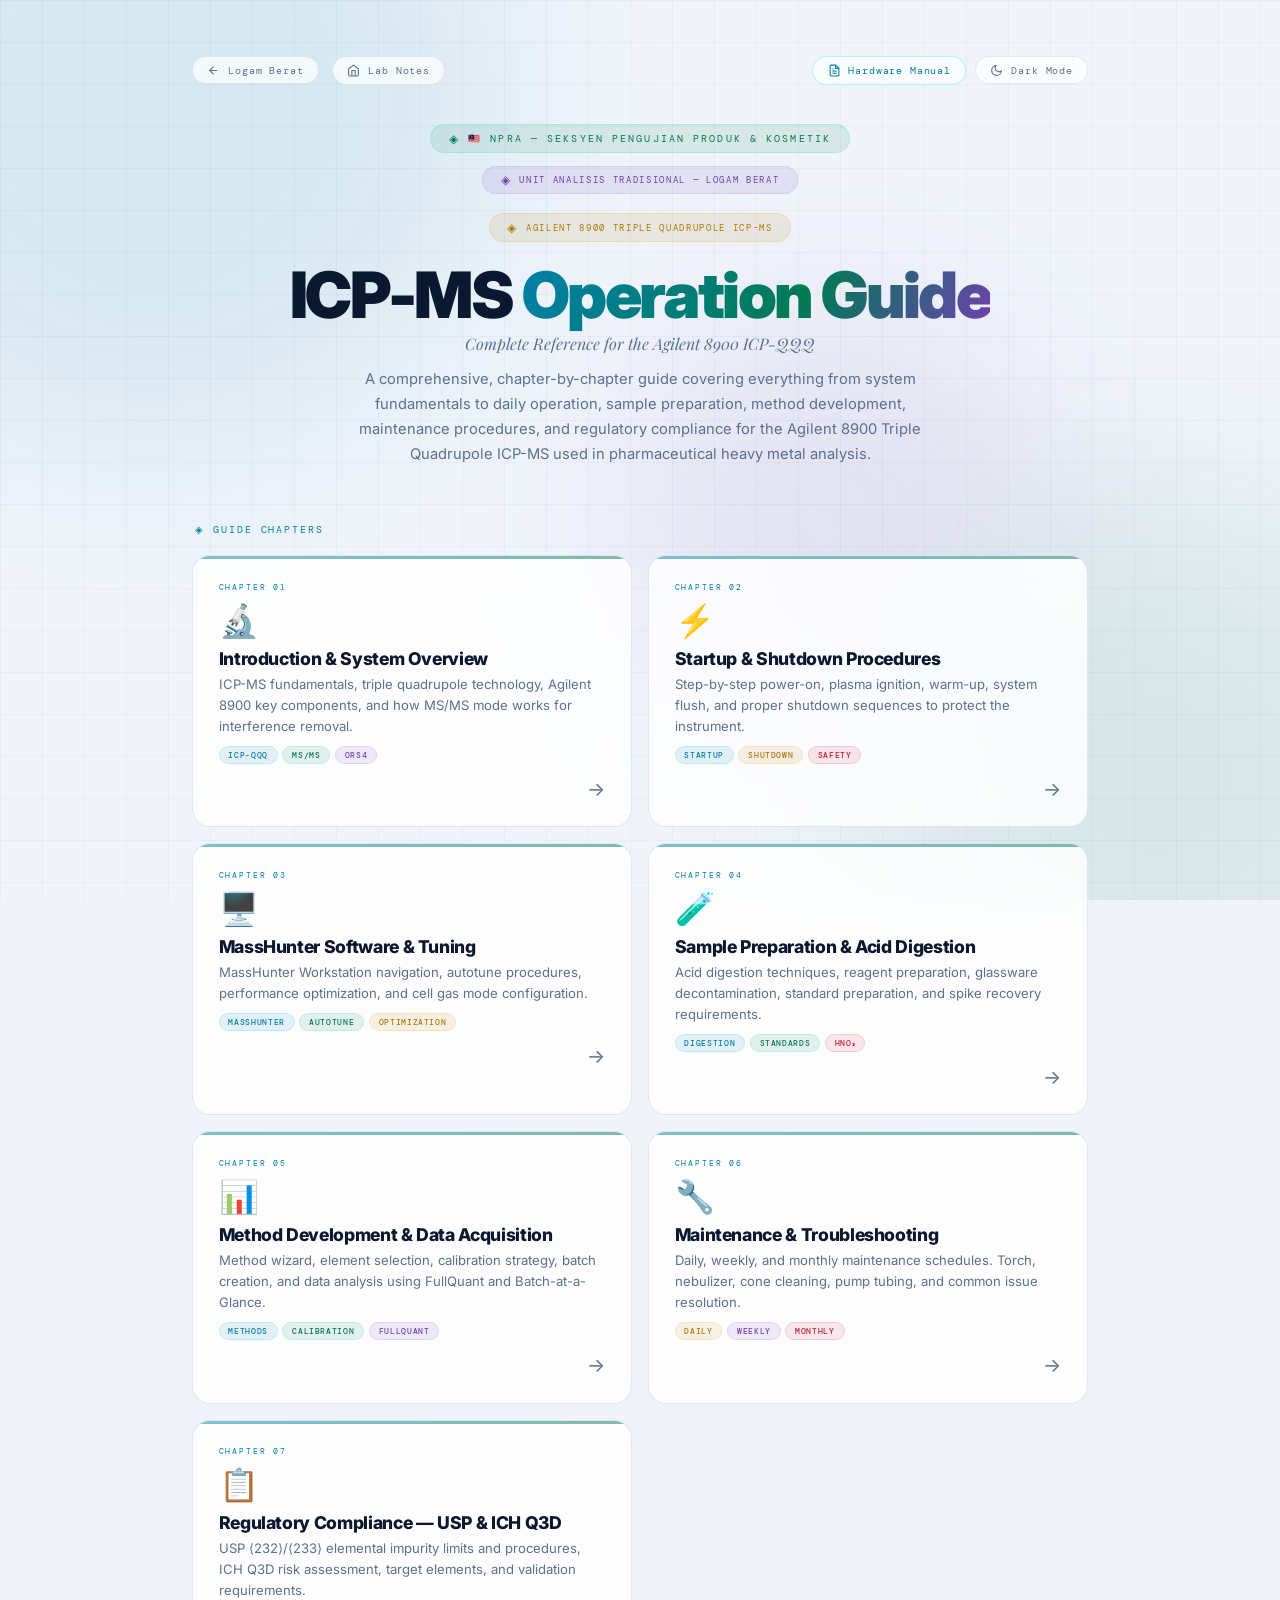
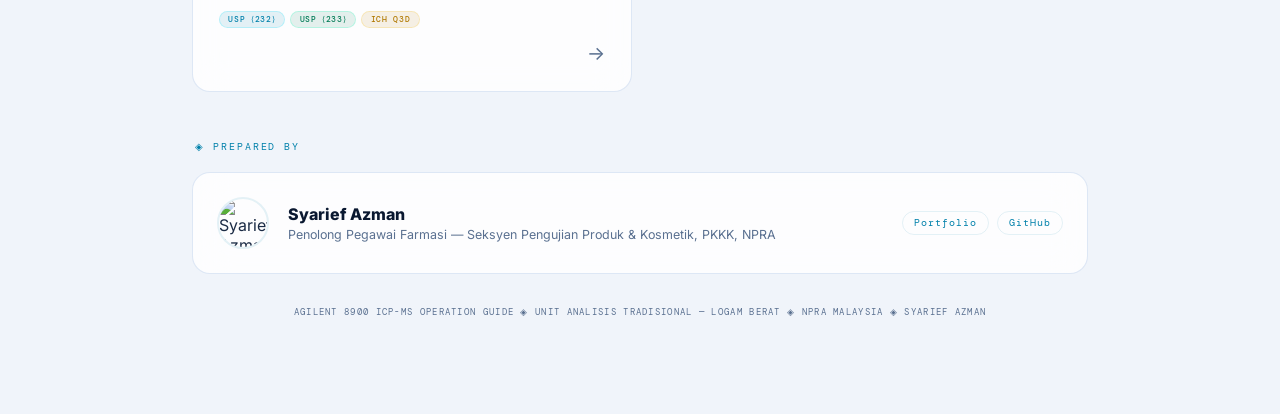
==== commit adffb265: "feat(links): add official agilent and regulatory references for each chapter" ====
--- a/index.html
+++ b/index.html
@@ -31,6 +31,10 @@
       </a>
     </div>
     <div style="display:flex;gap:0.5rem;flex-wrap:wrap">
+      <a href="https://www.agilent.com/cs/library/usermanuals/public/G3665-90001_8900_Hardware_Manual_en.pdf" target="_blank" rel="noopener noreferrer" class="ctrl-btn" style="color:var(--cyan);border-color:rgba(0,229,255,0.3)">
+        <svg viewBox="0 0 24 24" fill="none" stroke="currentColor" stroke-width="2"><path d="M14 2H6a2 2 0 0 0-2 2v16a2 2 0 0 0 2 2h12a2 2 0 0 0 2-2V8z"/><polyline points="14 2 14 8 20 8"/><line x1="16" y1="13" x2="8" y2="13"/><line x1="16" y1="17" x2="8" y2="17"/><polyline points="10 9 9 9 8 9"/></svg>
+        Hardware Manual
+      </a>
       <button class="ctrl-btn" onclick="toggleTheme()" id="themeBtn">
         <svg viewBox="0 0 24 24" fill="none" stroke="currentColor" stroke-width="2"><path d="M21 12.79A9 9 0 1 1 11.21 3 7 7 0 0 0 21 12.79z"/></svg>
         <span id="themeTxt">Dark Mode</span>
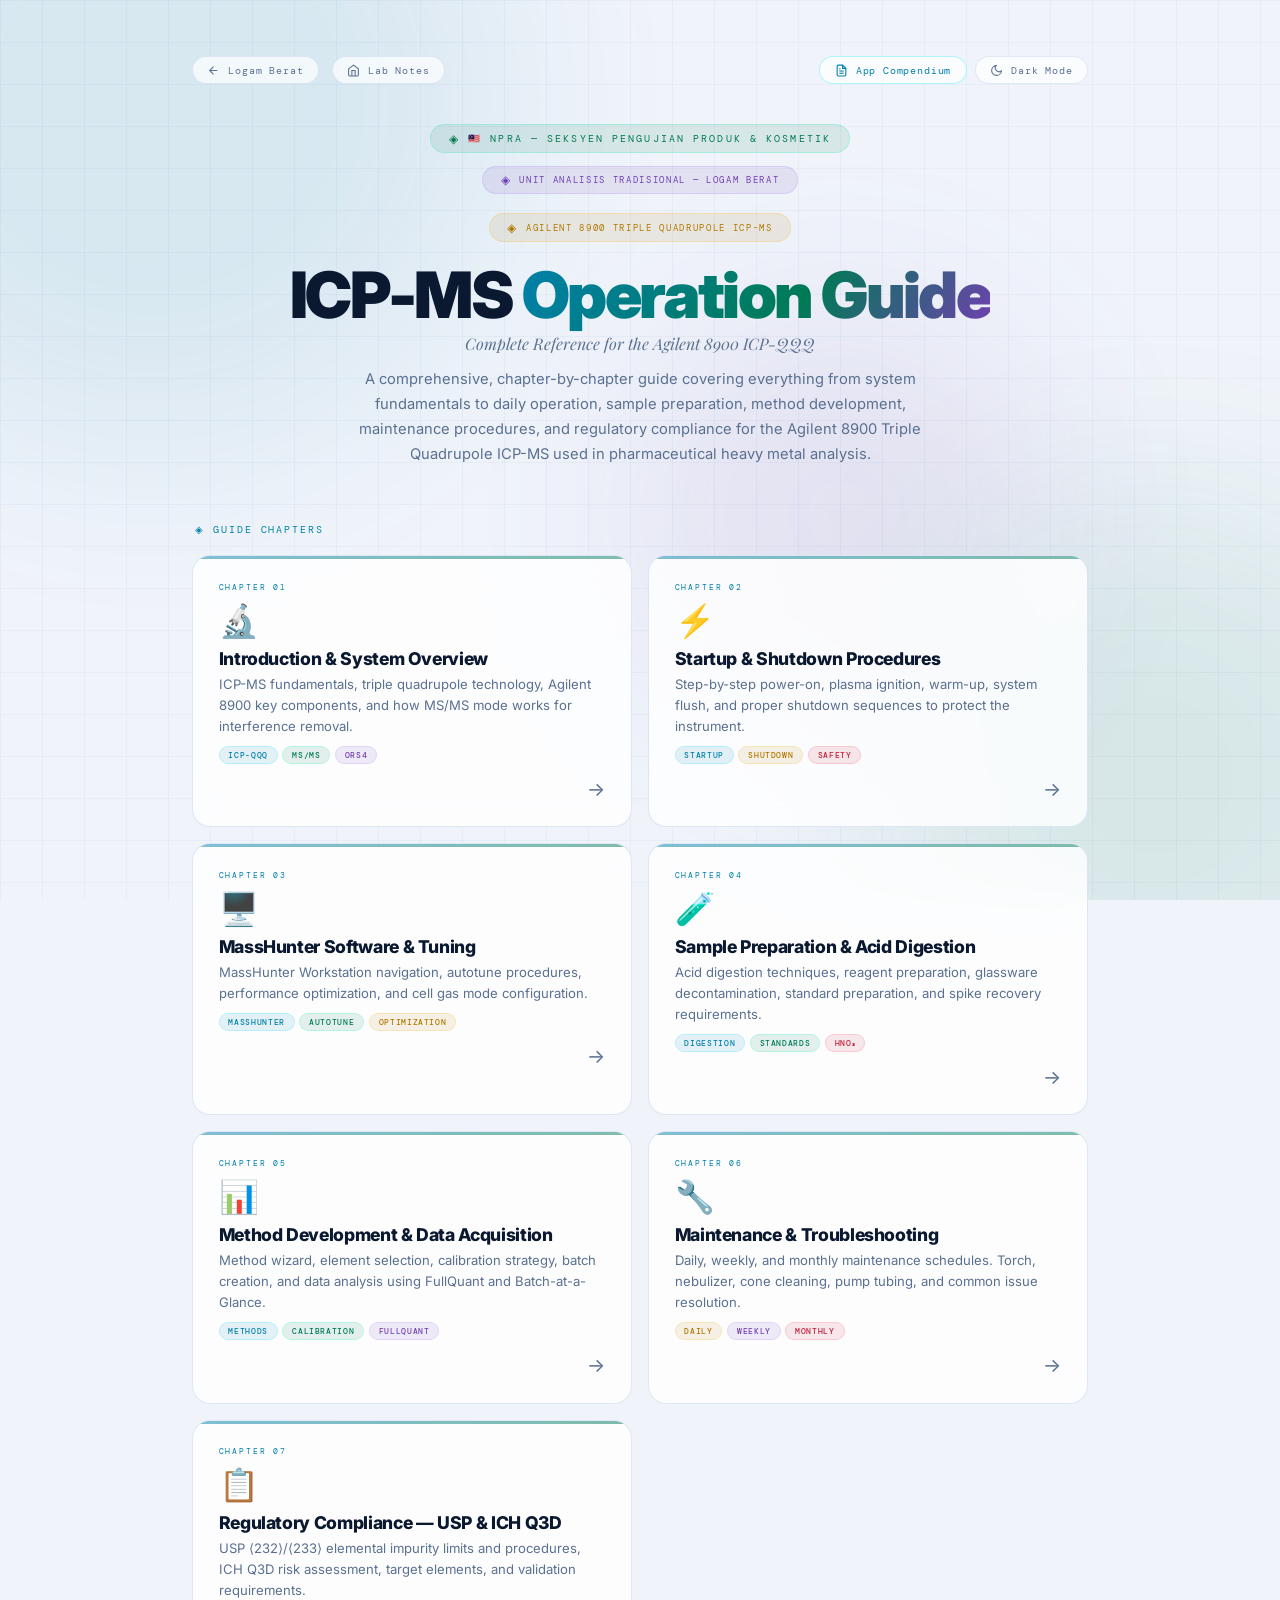
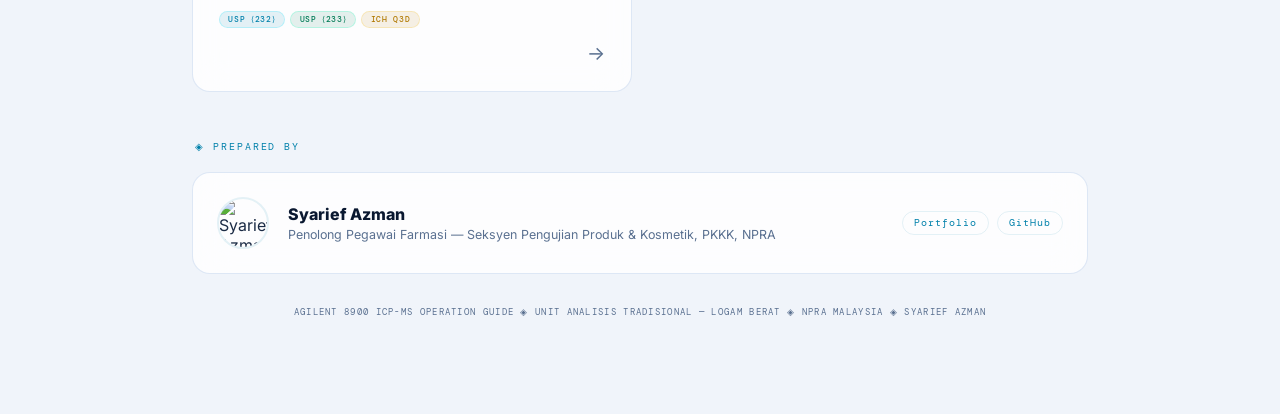
==== commit d29e0ecb: "fix(links): replace generic manuals with user-provided application notes" ====
--- a/index.html
+++ b/index.html
@@ -31,9 +31,9 @@
       </a>
     </div>
     <div style="display:flex;gap:0.5rem;flex-wrap:wrap">
-      <a href="https://www.agilent.com/cs/library/usermanuals/public/G3665-90001_8900_Hardware_Manual_en.pdf" target="_blank" rel="noopener noreferrer" class="ctrl-btn" style="color:var(--cyan);border-color:rgba(0,229,255,0.3)">
+      <a href="https://www.agilent.com/cs/library/applications/appcompendium_icp-qqq-5991-2802en-us-agilent.pdf" target="_blank" rel="noopener noreferrer" class="ctrl-btn" style="color:var(--cyan);border-color:rgba(0,229,255,0.3)">
         <svg viewBox="0 0 24 24" fill="none" stroke="currentColor" stroke-width="2"><path d="M14 2H6a2 2 0 0 0-2 2v16a2 2 0 0 0 2 2h12a2 2 0 0 0 2-2V8z"/><polyline points="14 2 14 8 20 8"/><line x1="16" y1="13" x2="8" y2="13"/><line x1="16" y1="17" x2="8" y2="17"/><polyline points="10 9 9 9 8 9"/></svg>
-        Hardware Manual
+        App Compendium
       </a>
       <button class="ctrl-btn" onclick="toggleTheme()" id="themeBtn">
         <svg viewBox="0 0 24 24" fill="none" stroke="currentColor" stroke-width="2"><path d="M21 12.79A9 9 0 1 1 11.21 3 7 7 0 0 0 21 12.79z"/></svg>
